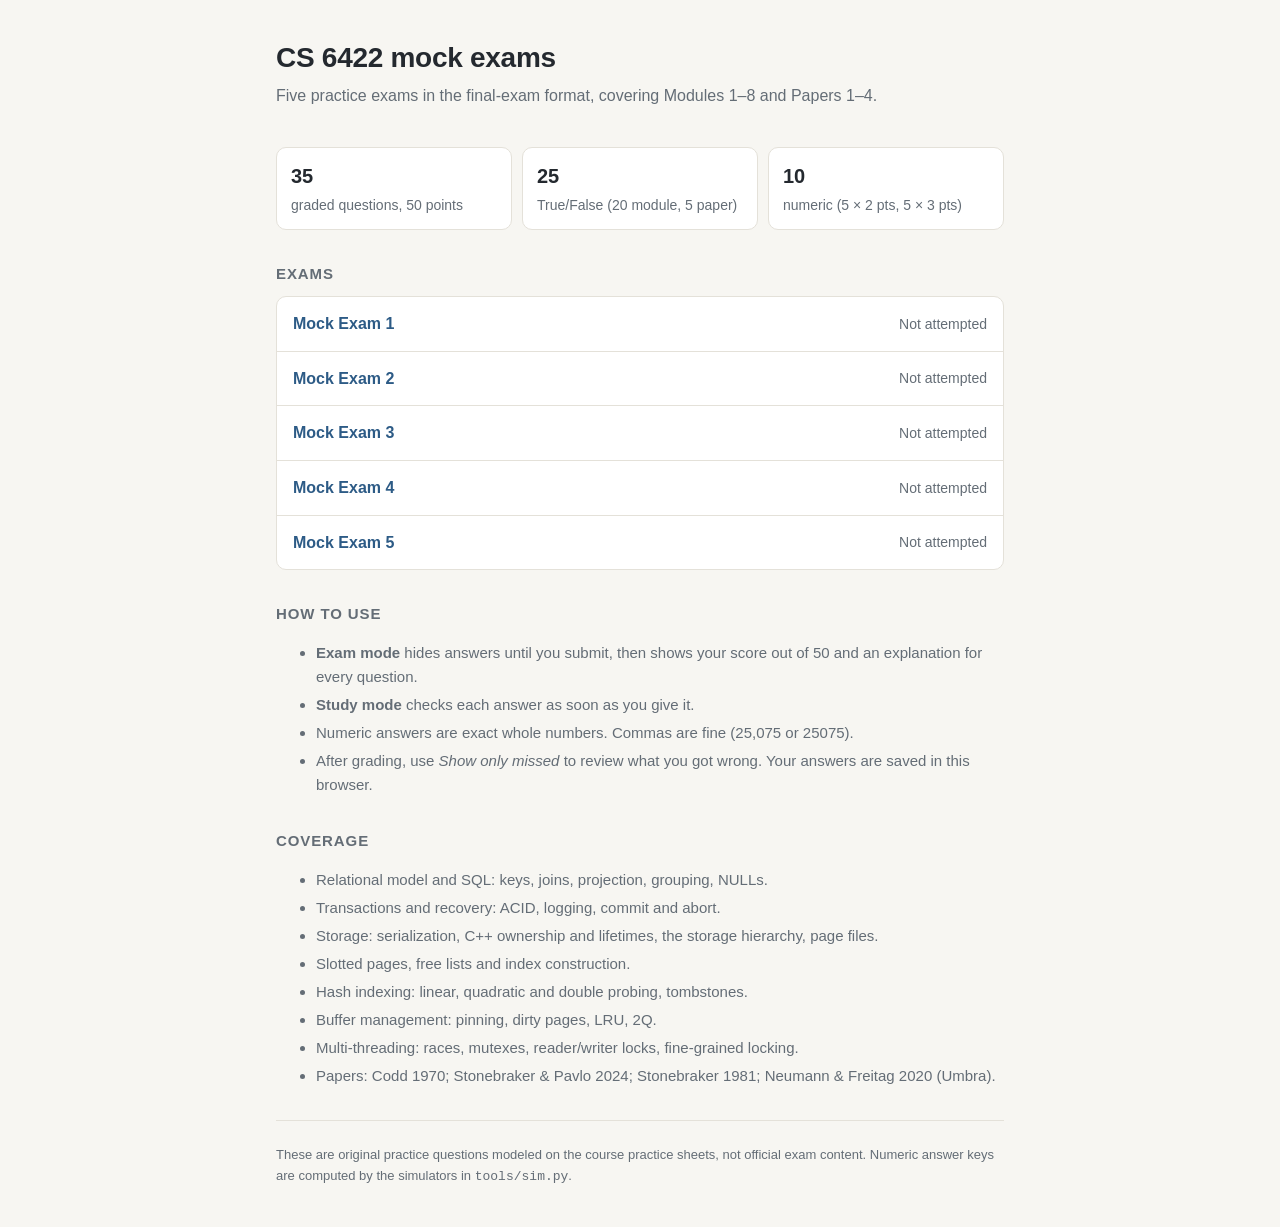
==== index.html @ 9cfee67a "Add five CS 6422 mock exams with GitHub Pages site" ====
<!DOCTYPE html>
<html lang="en">
<head>
<meta charset="utf-8">
<meta name="viewport" content="width=device-width, initial-scale=1">
<title>DSI Mock Exams</title>
<link rel="stylesheet" href="assets/style.css">
</head>
<body>
<main class="wrap">
  <section class="hero">
    <h1>CS 6422 mock exams</h1>
    <p>Five practice exams in the final-exam format, covering Modules 1–8 and Papers 1–4.</p>
  </section>

  <div class="facts">
    <div class="fact"><b>35</b><span>graded questions, 50 points</span></div>
    <div class="fact"><b>25</b><span>True/False (20 module, 5 paper)</span></div>
    <div class="fact"><b>10</b><span>numeric (5 × 2 pts, 5 × 3 pts)</span></div>
  </div>

  <h2 class="section">Exams</h2>
  <ul class="exam-list" id="exams"></ul>

  <h2 class="section">How to use</h2>
  <ul class="notes">
    <li><b>Exam mode</b> hides answers until you submit, then shows your score out of 50 and an explanation for every question.</li>
    <li><b>Study mode</b> checks each answer as soon as you give it.</li>
    <li>Numeric answers are exact whole numbers. Commas are fine (25,075 or 25075).</li>
    <li>After grading, use <i>Show only missed</i> to review what you got wrong. Your answers are saved in this browser.</li>
  </ul>

  <h2 class="section">Coverage</h2>
  <ul class="notes">
    <li>Relational model and SQL: keys, joins, projection, grouping, NULLs.</li>
    <li>Transactions and recovery: ACID, logging, commit and abort.</li>
    <li>Storage: serialization, C++ ownership and lifetimes, the storage hierarchy, page files.</li>
    <li>Slotted pages, free lists and index construction.</li>
    <li>Hash indexing: linear, quadratic and double probing, tombstones.</li>
    <li>Buffer management: pinning, dirty pages, LRU, 2Q.</li>
    <li>Multi-threading: races, mutexes, reader/writer locks, fine-grained locking.</li>
    <li>Papers: Codd 1970; Stonebraker &amp; Pavlo 2024; Stonebraker 1981; Neumann &amp; Freitag 2020 (Umbra).</li>
  </ul>

  <footer>
    These are original practice questions modeled on the course practice sheets, not official exam content.
    Numeric answer keys are computed by the simulators in <code>tools/sim.py</code>.
  </footer>
</main>
<script src="data/exams.js"></script>
<script>
(function () {
  var list = document.getElementById("exams");
  window.EXAMS.forEach(function (ex) {
    var best = null;
    try { best = localStorage.getItem("dsi-best-" + ex.id); } catch (e) {}
    var li = document.createElement("li");
    li.innerHTML =
      '<a class="name" href="exam.html?id=' + ex.id + '">' + ex.title + "</a>" +
      '<span class="meta">' + (best !== null ? "Best " + best + " / 50" : "Not attempted") + "</span>";
    list.appendChild(li);
  });
})();
</script>
</body>
</html>
---- assets/style.css ----
:root {
  --bg: #f7f6f2;
  --surface: #ffffff;
  --text: #24292f;
  --muted: #646d76;
  --line: #e4e1d9;
  --line-strong: #d3cfc4;
  --accent: #2d5b86;
  --accent-soft: #edf2f8;
  --ok: #2f7a4f;
  --ok-soft: #edf6f0;
  --bad: #b0412e;
  --bad-soft: #fbefeb;
  --radius: 10px;
  color-scheme: light;
}

* { box-sizing: border-box; }

html { -webkit-text-size-adjust: 100%; }

body {
  margin: 0;
  background: var(--bg);
  color: var(--text);
  font: 16px/1.6 -apple-system, BlinkMacSystemFont, "Segoe UI", Roboto, "Helvetica Neue", Arial, sans-serif;
}

a { color: var(--accent); text-decoration: none; }
a:hover { text-decoration: underline; }

.wrap { max-width: 760px; margin: 0 auto; padding: 0 16px; }

/* ---------- Top bar ---------- */
.bar {
  position: sticky; top: 0; z-index: 5;
  background: rgba(247, 246, 242, 0.96);
  border-bottom: 1px solid var(--line);
  backdrop-filter: saturate(1.2) blur(6px);
}
.bar .wrap { display: flex; align-items: center; gap: 12px; min-height: 56px; flex-wrap: wrap; padding-top: 8px; padding-bottom: 8px; }
.bar .title { font-weight: 600; margin-right: auto; }
.bar .back { color: var(--muted); font-size: 14px; }
.progress { font-size: 14px; color: var(--muted); font-variant-numeric: tabular-nums; }

.seg { display: inline-flex; border: 1px solid var(--line-strong); border-radius: 8px; overflow: hidden; }
.seg button { border: 0; border-radius: 0; background: var(--surface); padding: 5px 12px; font-size: 14px; color: var(--muted); }
.seg button + button { border-left: 1px solid var(--line-strong); }
.seg button[aria-pressed="true"] { background: var(--accent-soft); color: var(--accent); font-weight: 600; }

button {
  font: inherit; cursor: pointer;
  border: 1px solid var(--line-strong); border-radius: 8px;
  background: var(--surface); color: var(--text);
  padding: 6px 14px;
}
button:hover:not(:disabled) { border-color: var(--accent); }
button:disabled { cursor: default; }
button.primary { background: var(--accent); border-color: var(--accent); color: #fff; }
button.primary:hover:not(:disabled) { background: #244d73; }
button.link { border: 0; background: none; color: var(--accent); padding: 0; }

/* ---------- Home ---------- */
.hero { padding: 40px 0 8px; }
.hero h1 { font-size: 28px; line-height: 1.25; margin: 0 0 8px; letter-spacing: -0.01em; }
.hero p { color: var(--muted); margin: 0 0 6px; }

.facts { display: grid; grid-template-columns: repeat(3, 1fr); gap: 10px; margin: 24px 0; }
.fact { background: var(--surface); border: 1px solid var(--line); border-radius: var(--radius); padding: 12px 14px; }
.fact b { display: block; font-size: 20px; font-variant-numeric: tabular-nums; }
.fact span { color: var(--muted); font-size: 14px; }

.exam-list { list-style: none; padding: 0; margin: 0 0 28px; border: 1px solid var(--line); border-radius: var(--radius); background: var(--surface); }
.exam-list li { display: flex; align-items: center; gap: 12px; padding: 14px 16px; }
.exam-list li + li { border-top: 1px solid var(--line); }
.exam-list .name { font-weight: 600; }
.exam-list .meta { color: var(--muted); font-size: 14px; margin-left: auto; font-variant-numeric: tabular-nums; }

h2.section { font-size: 15px; text-transform: uppercase; letter-spacing: 0.06em; color: var(--muted); margin: 32px 0 10px; font-weight: 600; }
.notes { color: var(--muted); font-size: 15px; }
.notes li { margin-bottom: 4px; }
footer { color: var(--muted); font-size: 13px; padding: 24px 0 40px; border-top: 1px solid var(--line); margin-top: 32px; }

/* ---------- Exam ---------- */
.part-head { margin: 32px 0 12px; }
.part-head h2 { font-size: 18px; margin: 0; }
.part-head p { margin: 2px 0 0; color: var(--muted); font-size: 14px; }

.q {
  background: var(--surface);
  border: 1px solid var(--line);
  border-radius: var(--radius);
  padding: 16px 18px;
  margin-bottom: 12px;
}
.q.correct { border-color: #bcd9c6; }
.q.wrong { border-color: #e7c3b9; }
.q-head { display: flex; gap: 8px; align-items: baseline; font-size: 13px; color: var(--muted); margin-bottom: 6px; }
.q-head .num { font-weight: 600; color: var(--text); }
.q-head .tag { margin-left: auto; }
.q-text { margin: 0 0 12px; }

.tf { display: flex; gap: 8px; flex-wrap: wrap; }
.tf button { min-width: 84px; }
.tf button[aria-pressed="true"] { border-color: var(--accent); background: var(--accent-soft); color: var(--accent); font-weight: 600; }
.q.graded .tf button.is-answer { border-color: var(--ok); color: var(--ok); }
.q.graded.wrong .tf button[aria-pressed="true"] { border-color: var(--bad); background: var(--bad-soft); color: var(--bad); }
.q.graded.correct .tf button[aria-pressed="true"] { border-color: var(--ok); background: var(--ok-soft); color: var(--ok); }

.numrow { display: flex; gap: 8px; align-items: center; flex-wrap: wrap; }
.numrow input {
  font: inherit; width: 180px; padding: 6px 10px;
  border: 1px solid var(--line-strong); border-radius: 8px; background: #fff; color: var(--text);
  font-variant-numeric: tabular-nums;
}
.numrow input:focus { outline: 2px solid var(--accent-soft); border-color: var(--accent); }
.q.graded.correct .numrow input { border-color: var(--ok); background: var(--ok-soft); }
.q.graded.wrong .numrow input { border-color: var(--bad); background: var(--bad-soft); }
.hint { font-size: 13px; color: var(--muted); }

.feedback { display: none; margin-top: 12px; padding: 10px 12px; border-radius: 8px; font-size: 15px; }
.q.graded .feedback { display: block; }
.q.correct .feedback { background: var(--ok-soft); }
.q.wrong .feedback { background: var(--bad-soft); }
.feedback .verdict { font-weight: 600; }
.q.correct .verdict { color: var(--ok); }
.q.wrong .verdict { color: var(--bad); }

.result {
  display: none;
  background: var(--surface); border: 1px solid var(--line-strong); border-radius: var(--radius);
  padding: 18px; margin-top: 24px;
}
.result.show { display: block; }
.result .score { font-size: 28px; font-weight: 600; font-variant-numeric: tabular-nums; }
.result .score small { font-size: 16px; color: var(--muted); font-weight: 400; }
.result table { width: 100%; border-collapse: collapse; margin: 12px 0; font-size: 14px; font-variant-numeric: tabular-nums; }
.result th, .result td { text-align: left; padding: 6px 4px; border-bottom: 1px solid var(--line); }
.result th { color: var(--muted); font-weight: 600; }
.result td:last-child, .result th:last-child { text-align: right; }
.result .actions { display: flex; gap: 8px; flex-wrap: wrap; }

.hide-correct .q.correct, .hide-correct .part-head.all-correct { display: none; }

.submit-row { display: flex; justify-content: flex-end; gap: 8px; margin: 20px 0 48px; }

@media (max-width: 560px) {
  .facts { grid-template-columns: 1fr; }
  .bar .title { width: 100%; }
  .numrow input { width: 100%; }
}
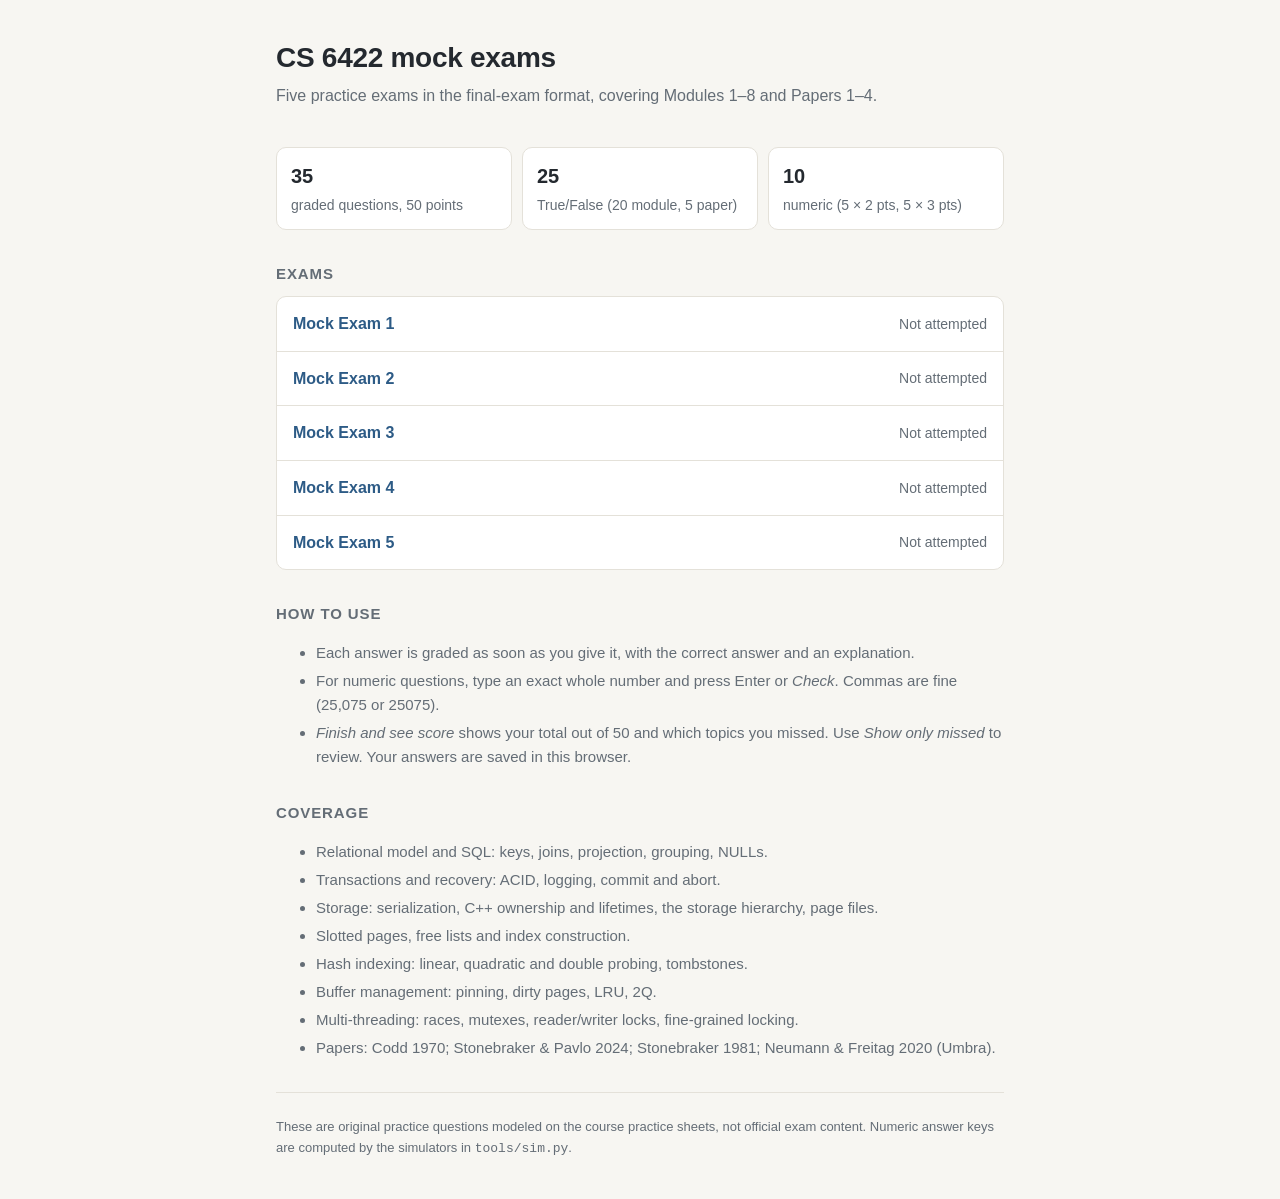
==== commit 120e062e: "Grade every answer immediately; remove exam/study modes" ====
--- a/index.html
+++ b/index.html
@@ -24,10 +24,9 @@
 
   <h2 class="section">How to use</h2>
   <ul class="notes">
-    <li><b>Exam mode</b> hides answers until you submit, then shows your score out of 50 and an explanation for every question.</li>
-    <li><b>Study mode</b> checks each answer as soon as you give it.</li>
-    <li>Numeric answers are exact whole numbers. Commas are fine (25,075 or 25075).</li>
-    <li>After grading, use <i>Show only missed</i> to review what you got wrong. Your answers are saved in this browser.</li>
+    <li>Each answer is graded as soon as you give it, with the correct answer and an explanation.</li>
+    <li>For numeric questions, type an exact whole number and press Enter or <i>Check</i>. Commas are fine (25,075 or 25075).</li>
+    <li><i>Finish and see score</i> shows your total out of 50 and which topics you missed. Use <i>Show only missed</i> to review. Your answers are saved in this browser.</li>
   </ul>
 
   <h2 class="section">Coverage</h2>
--- a/assets/style.css
+++ b/assets/style.css
@@ -43,10 +43,6 @@
 .bar .back { color: var(--muted); font-size: 14px; }
 .progress { font-size: 14px; color: var(--muted); font-variant-numeric: tabular-nums; }
 
-.seg { display: inline-flex; border: 1px solid var(--line-strong); border-radius: 8px; overflow: hidden; }
-.seg button { border: 0; border-radius: 0; background: var(--surface); padding: 5px 12px; font-size: 14px; color: var(--muted); }
-.seg button + button { border-left: 1px solid var(--line-strong); }
-.seg button[aria-pressed="true"] { background: var(--accent-soft); color: var(--accent); font-weight: 600; }
 
 button {
   font: inherit; cursor: pointer;
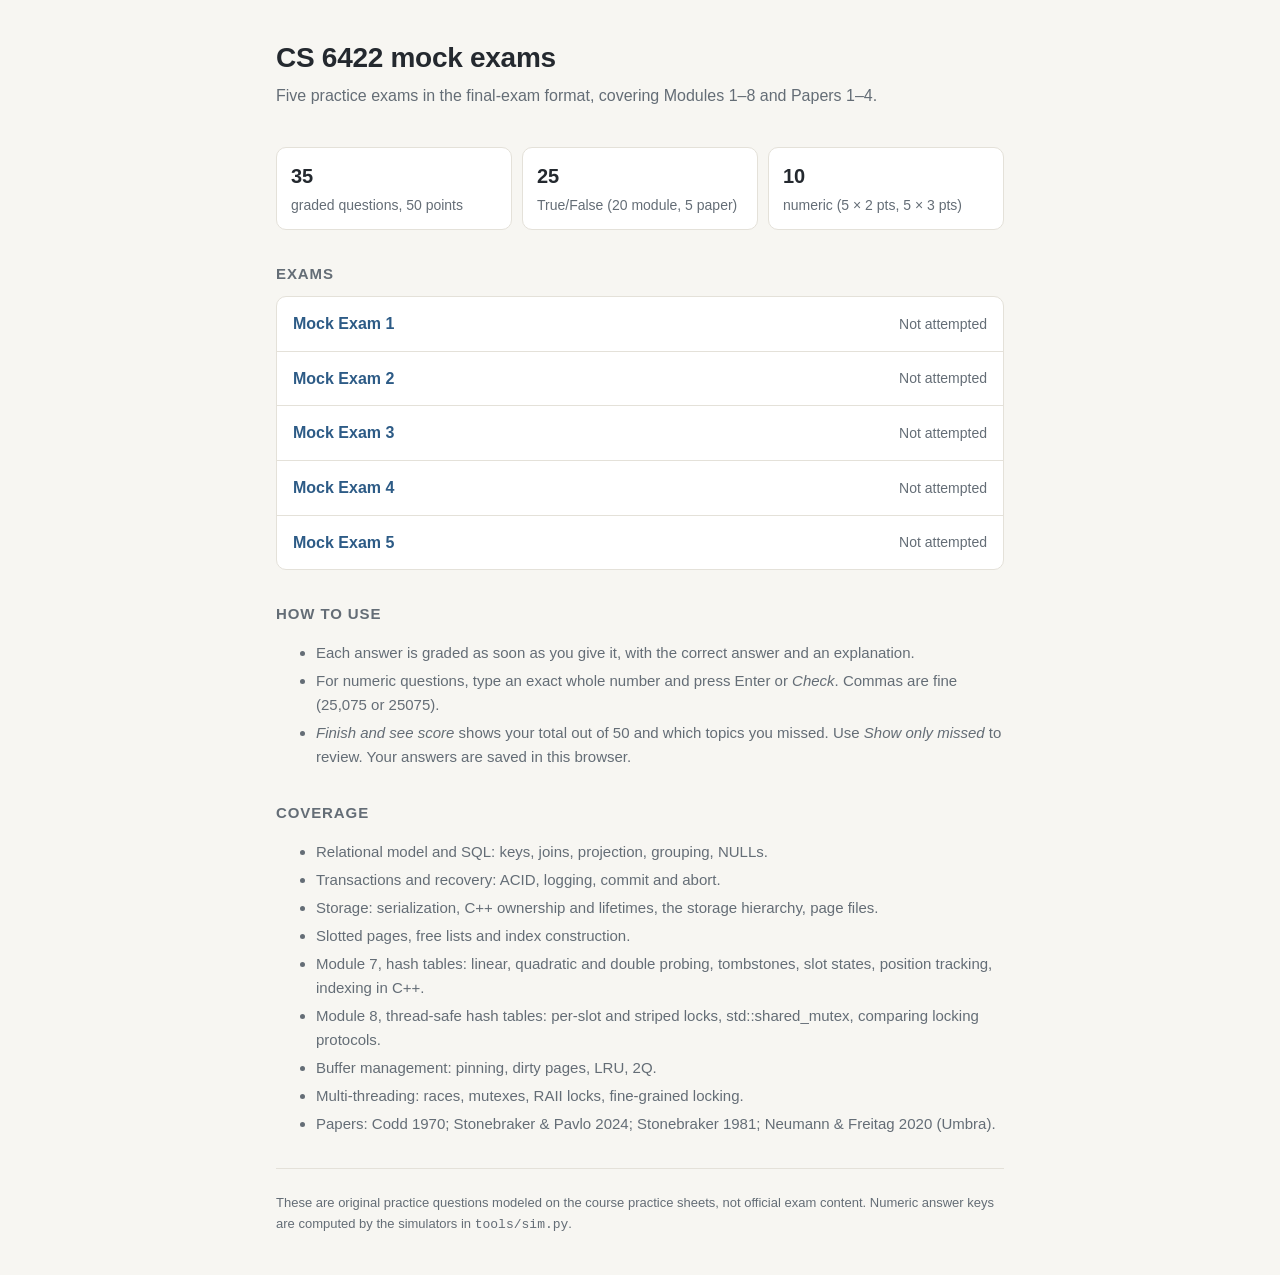
==== commit f8d6ab7d: "Expand Module 7 and 8 coverage: hash tables and thread-safe hash tables" ====
--- a/index.html
+++ b/index.html
@@ -35,9 +35,10 @@
     <li>Transactions and recovery: ACID, logging, commit and abort.</li>
     <li>Storage: serialization, C++ ownership and lifetimes, the storage hierarchy, page files.</li>
     <li>Slotted pages, free lists and index construction.</li>
-    <li>Hash indexing: linear, quadratic and double probing, tombstones.</li>
+    <li>Module 7, hash tables: linear, quadratic and double probing, tombstones, slot states, position tracking, indexing in C++.</li>
+    <li>Module 8, thread-safe hash tables: per-slot and striped locks, std::shared_mutex, comparing locking protocols.</li>
     <li>Buffer management: pinning, dirty pages, LRU, 2Q.</li>
-    <li>Multi-threading: races, mutexes, reader/writer locks, fine-grained locking.</li>
+    <li>Multi-threading: races, mutexes, RAII locks, fine-grained locking.</li>
     <li>Papers: Codd 1970; Stonebraker &amp; Pavlo 2024; Stonebraker 1981; Neumann &amp; Freitag 2020 (Umbra).</li>
   </ul>
 
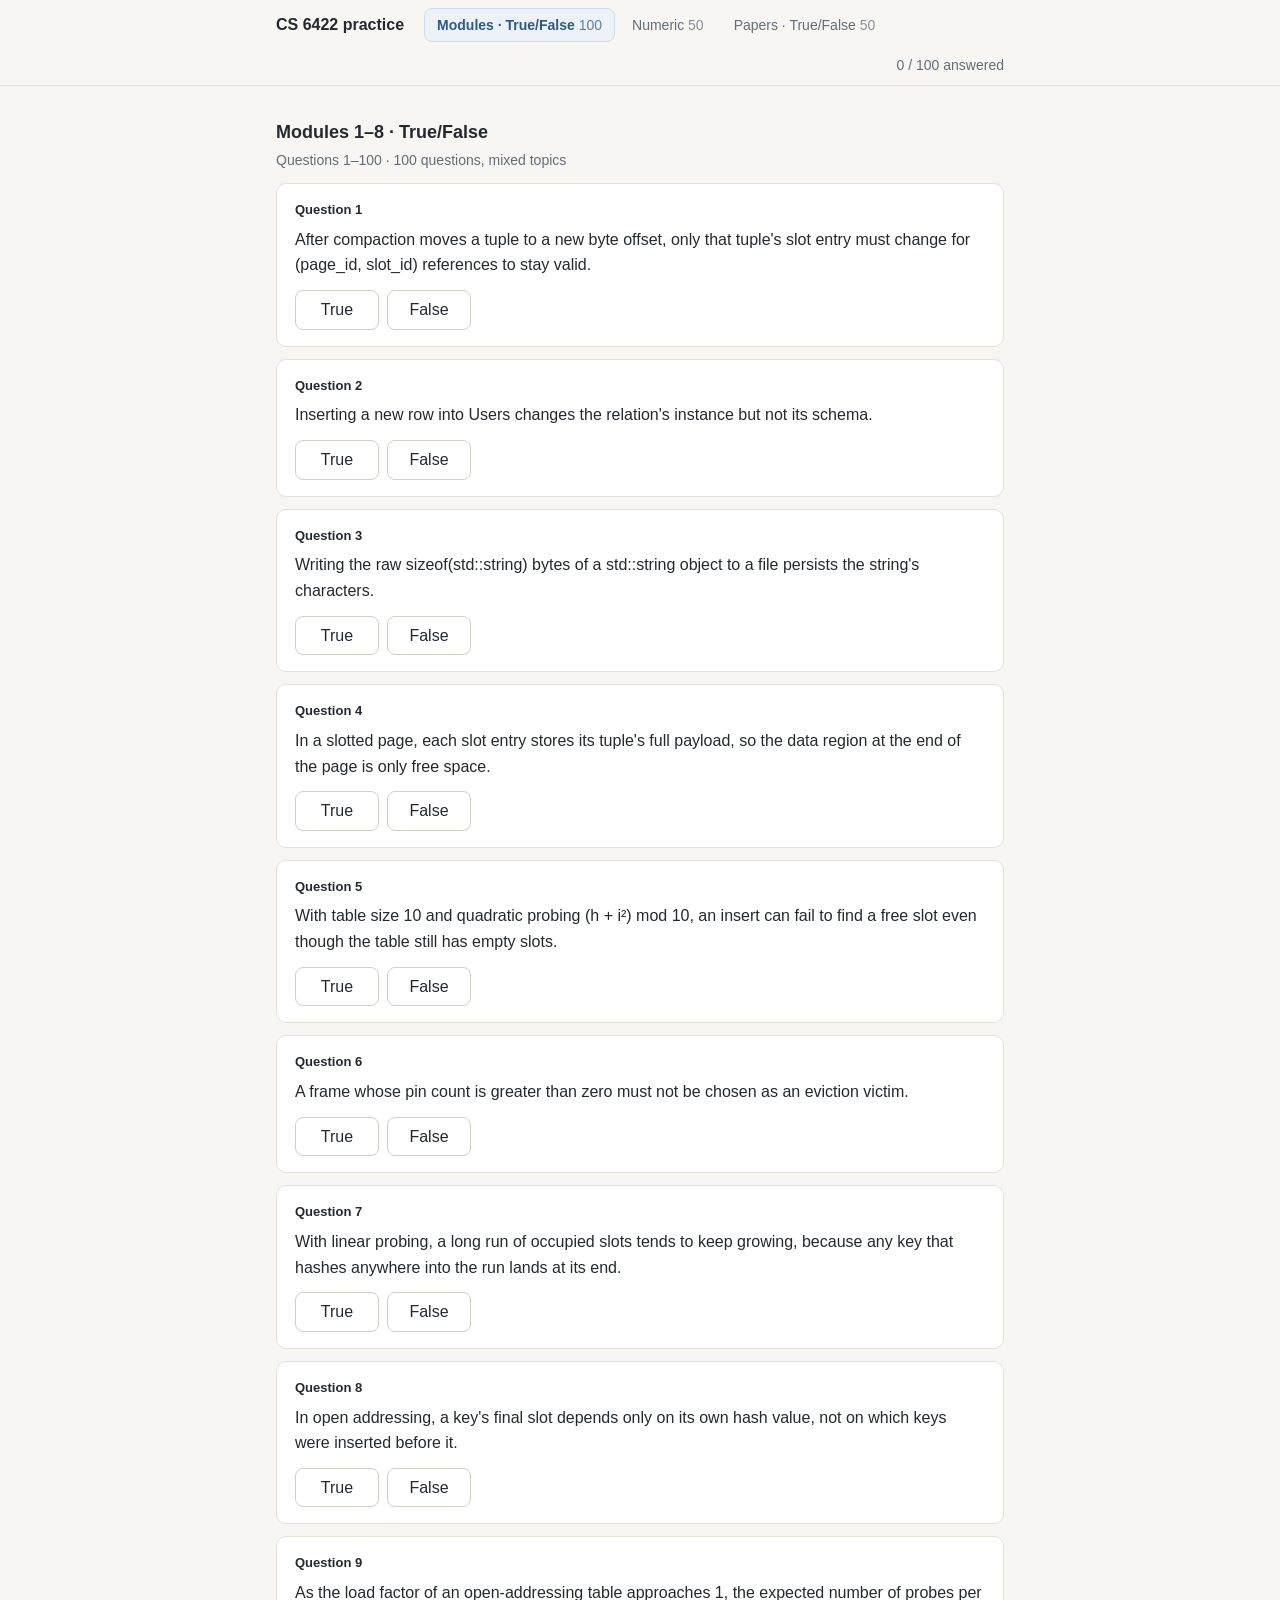
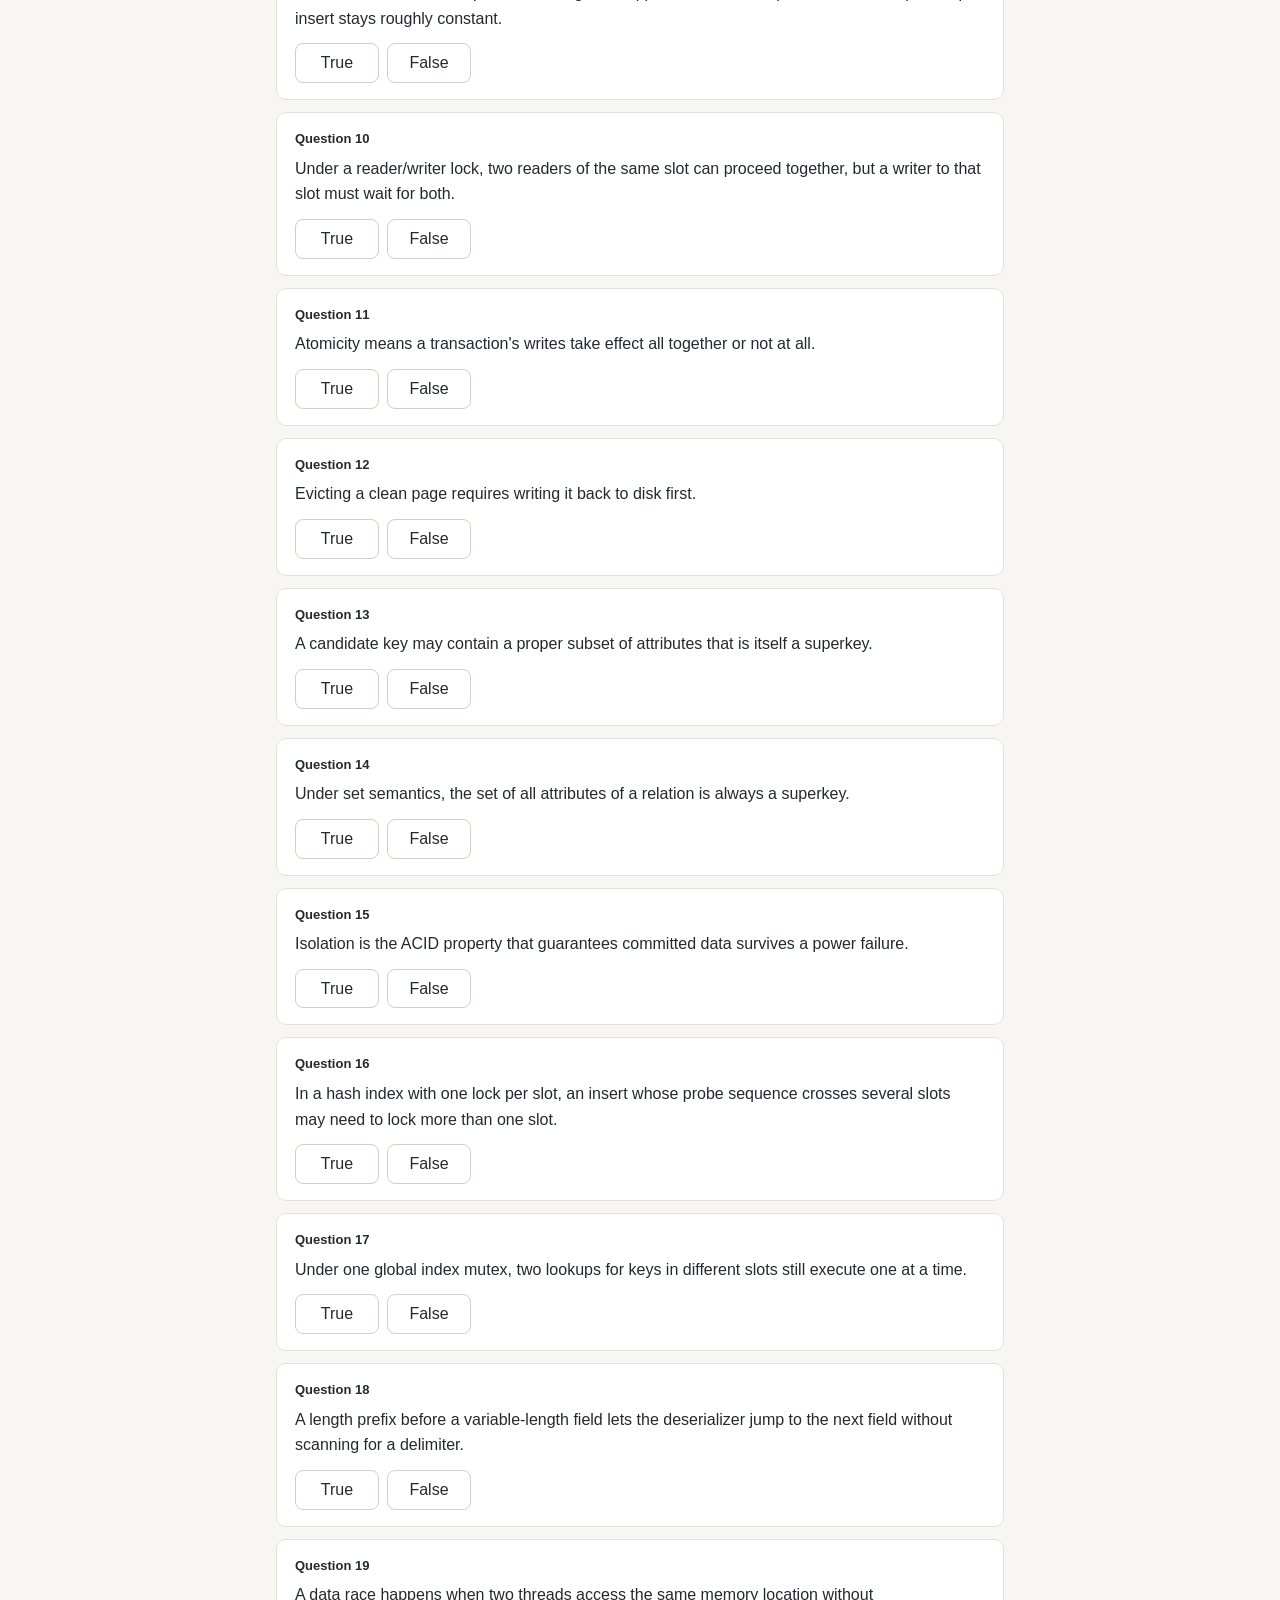
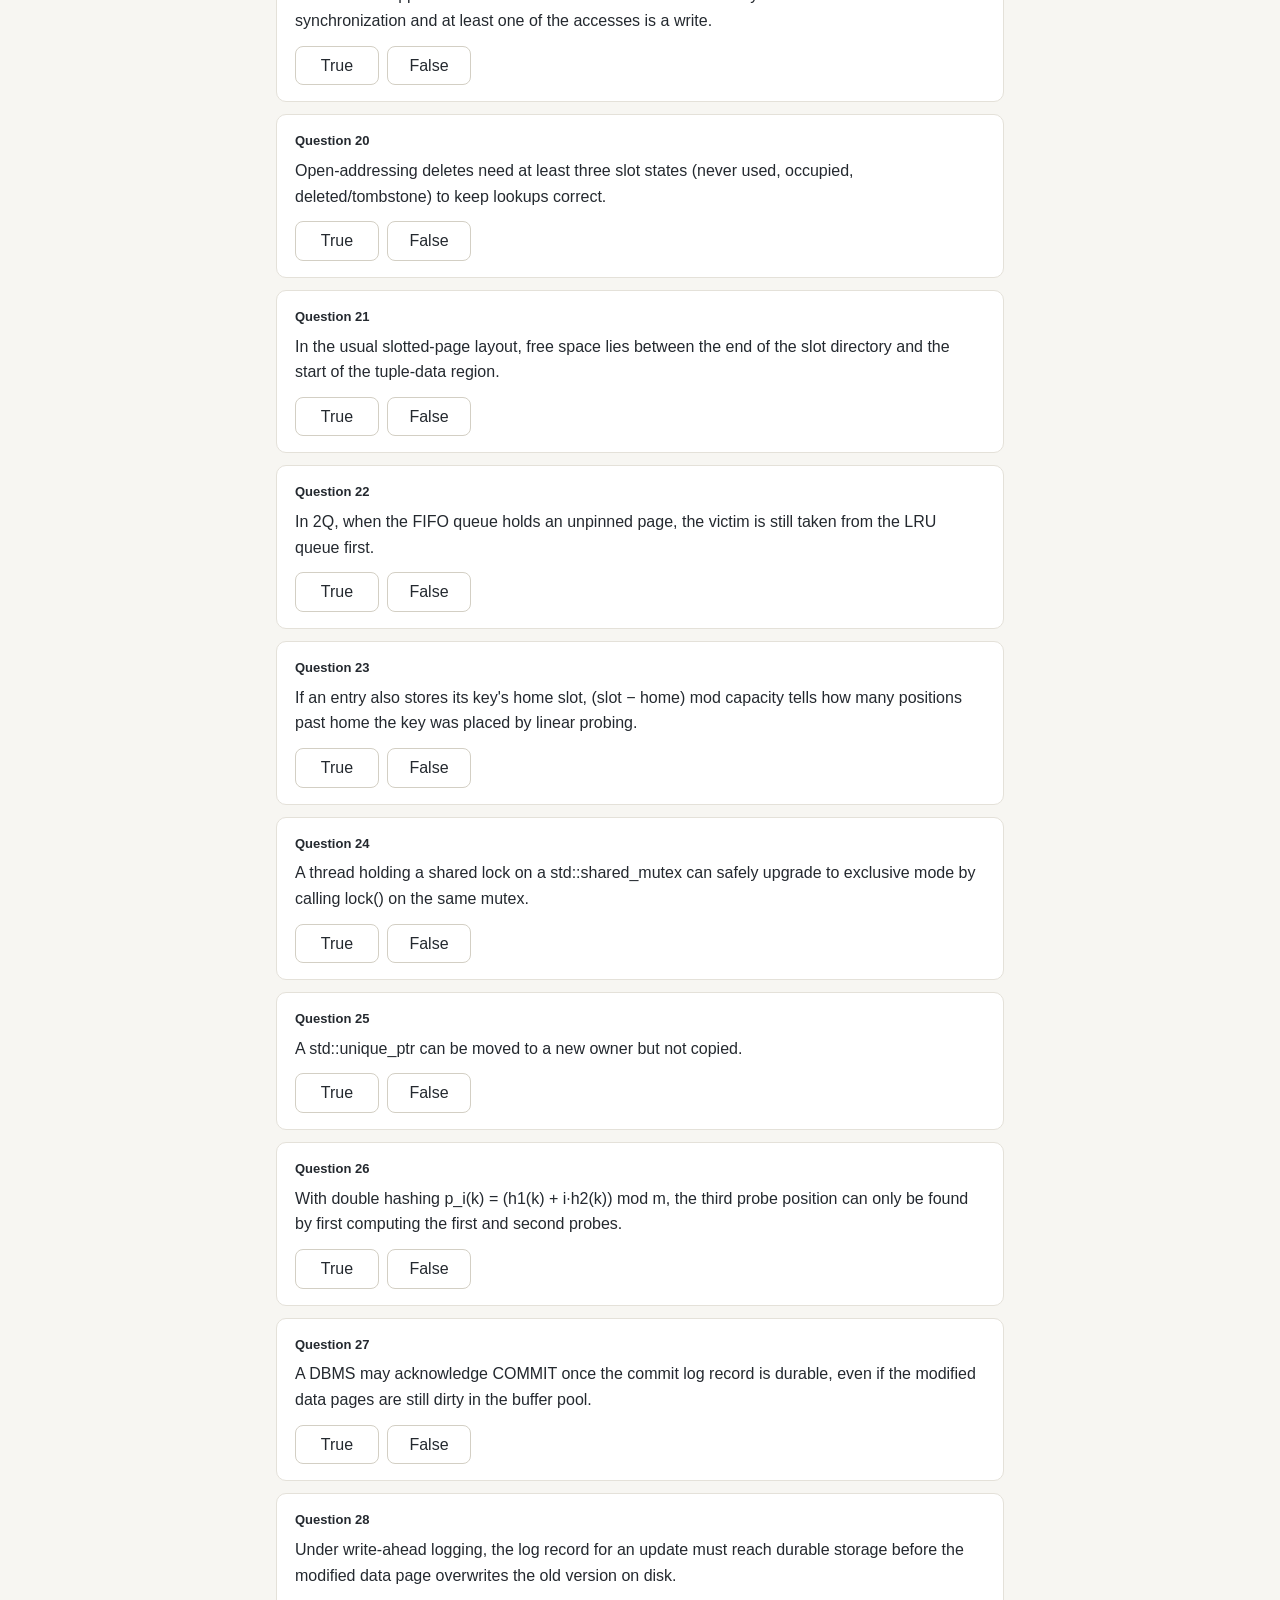
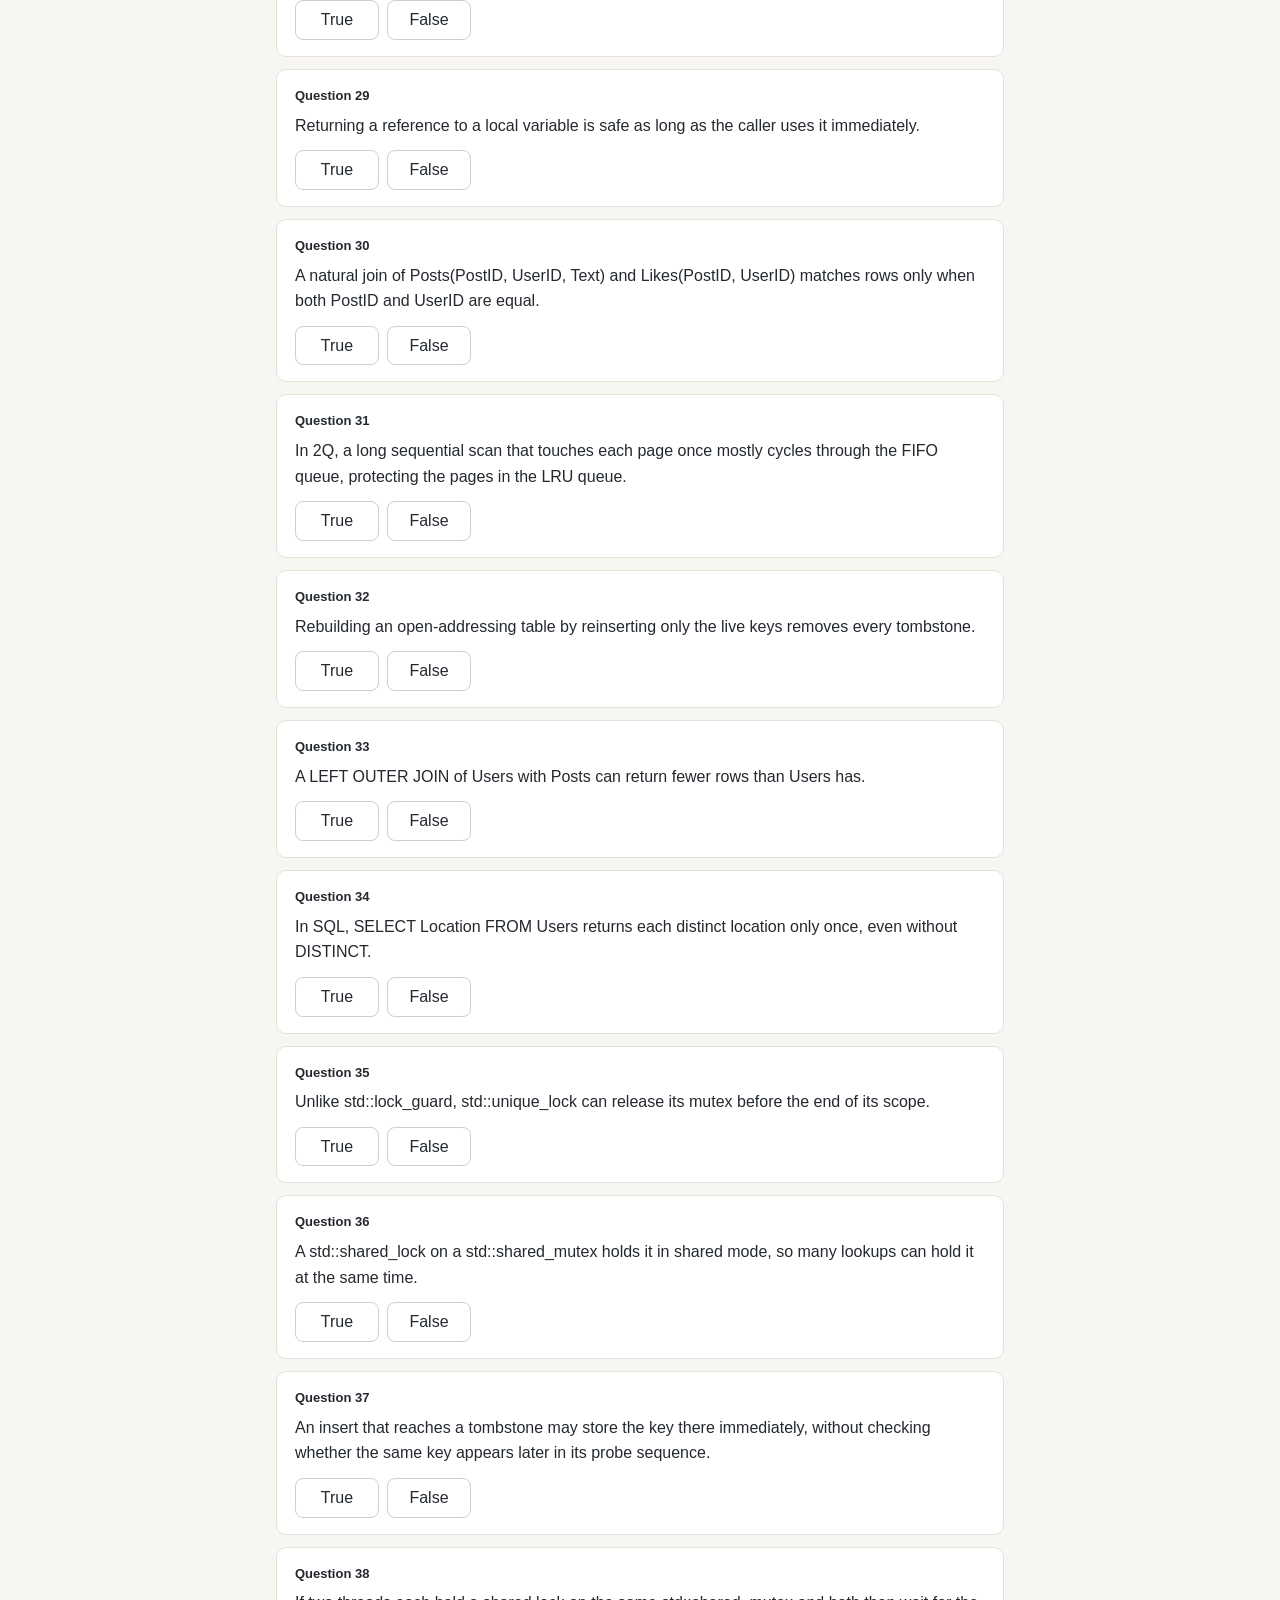
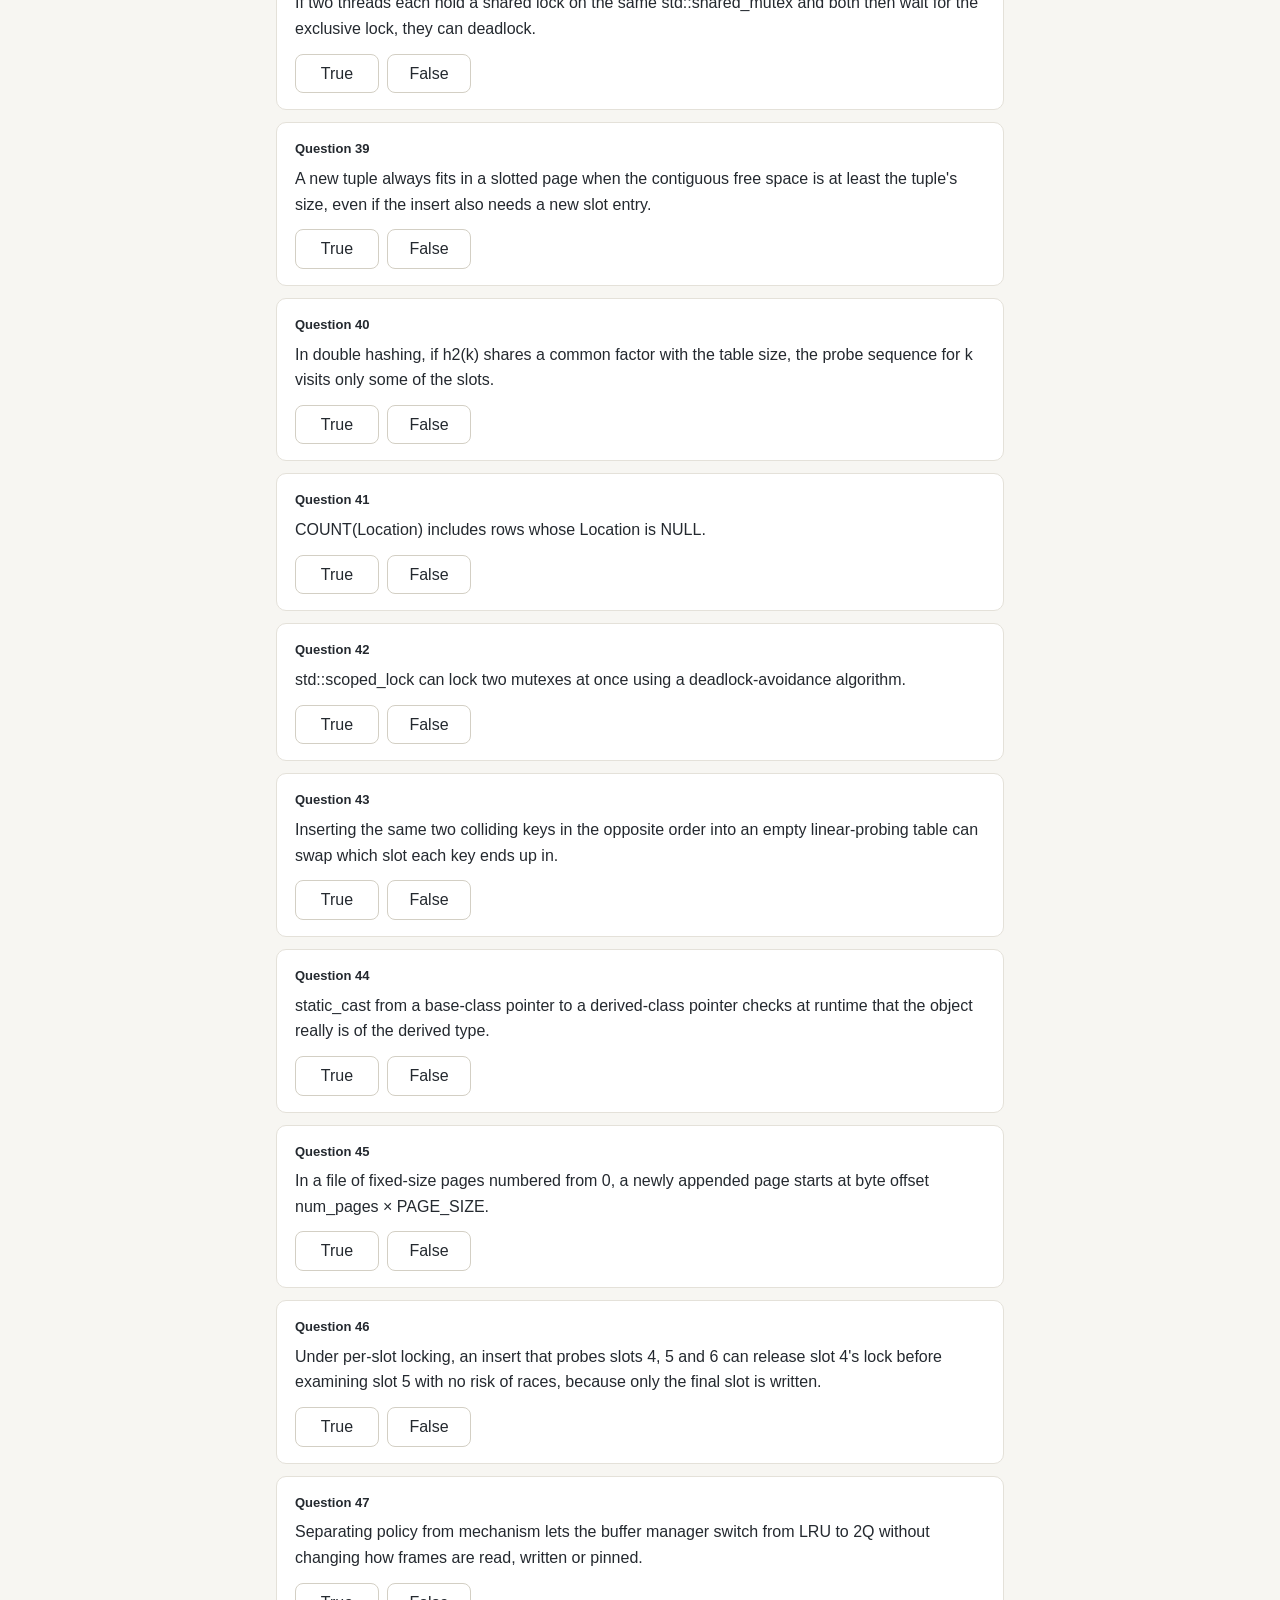
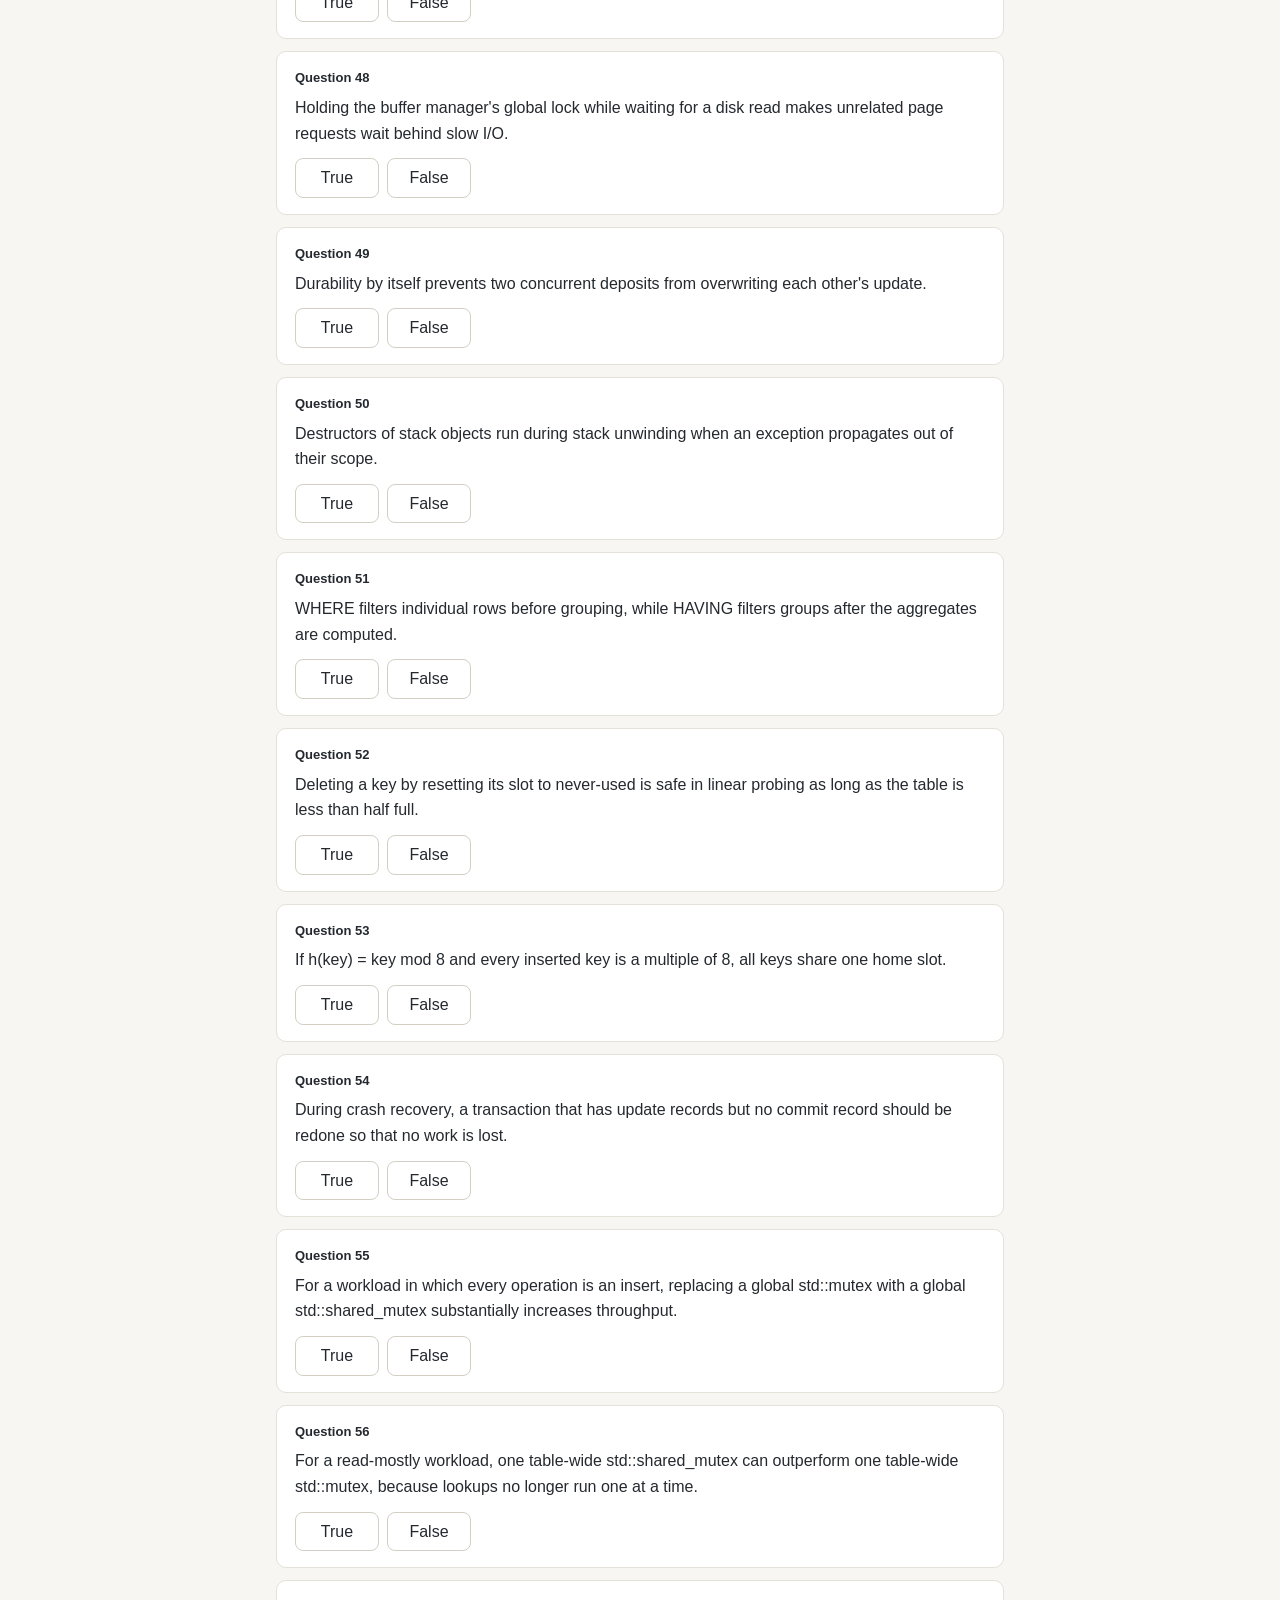
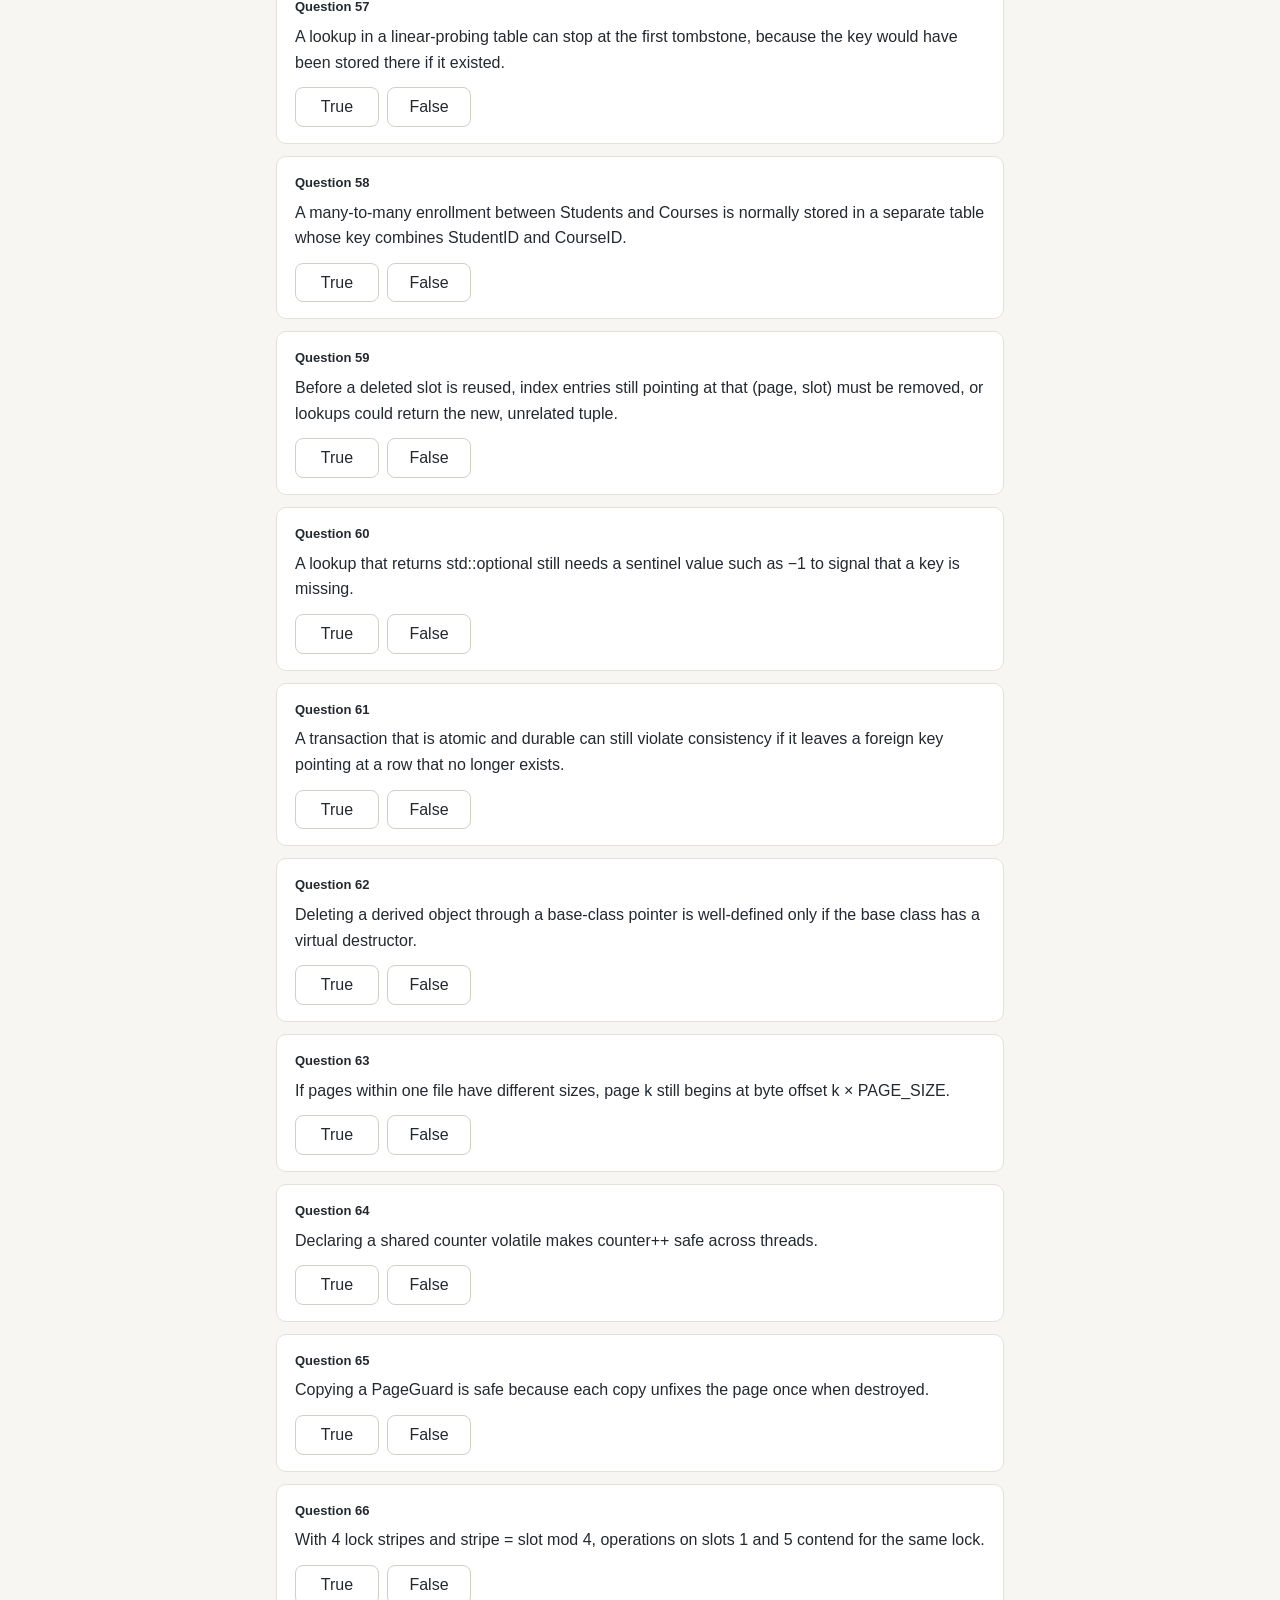
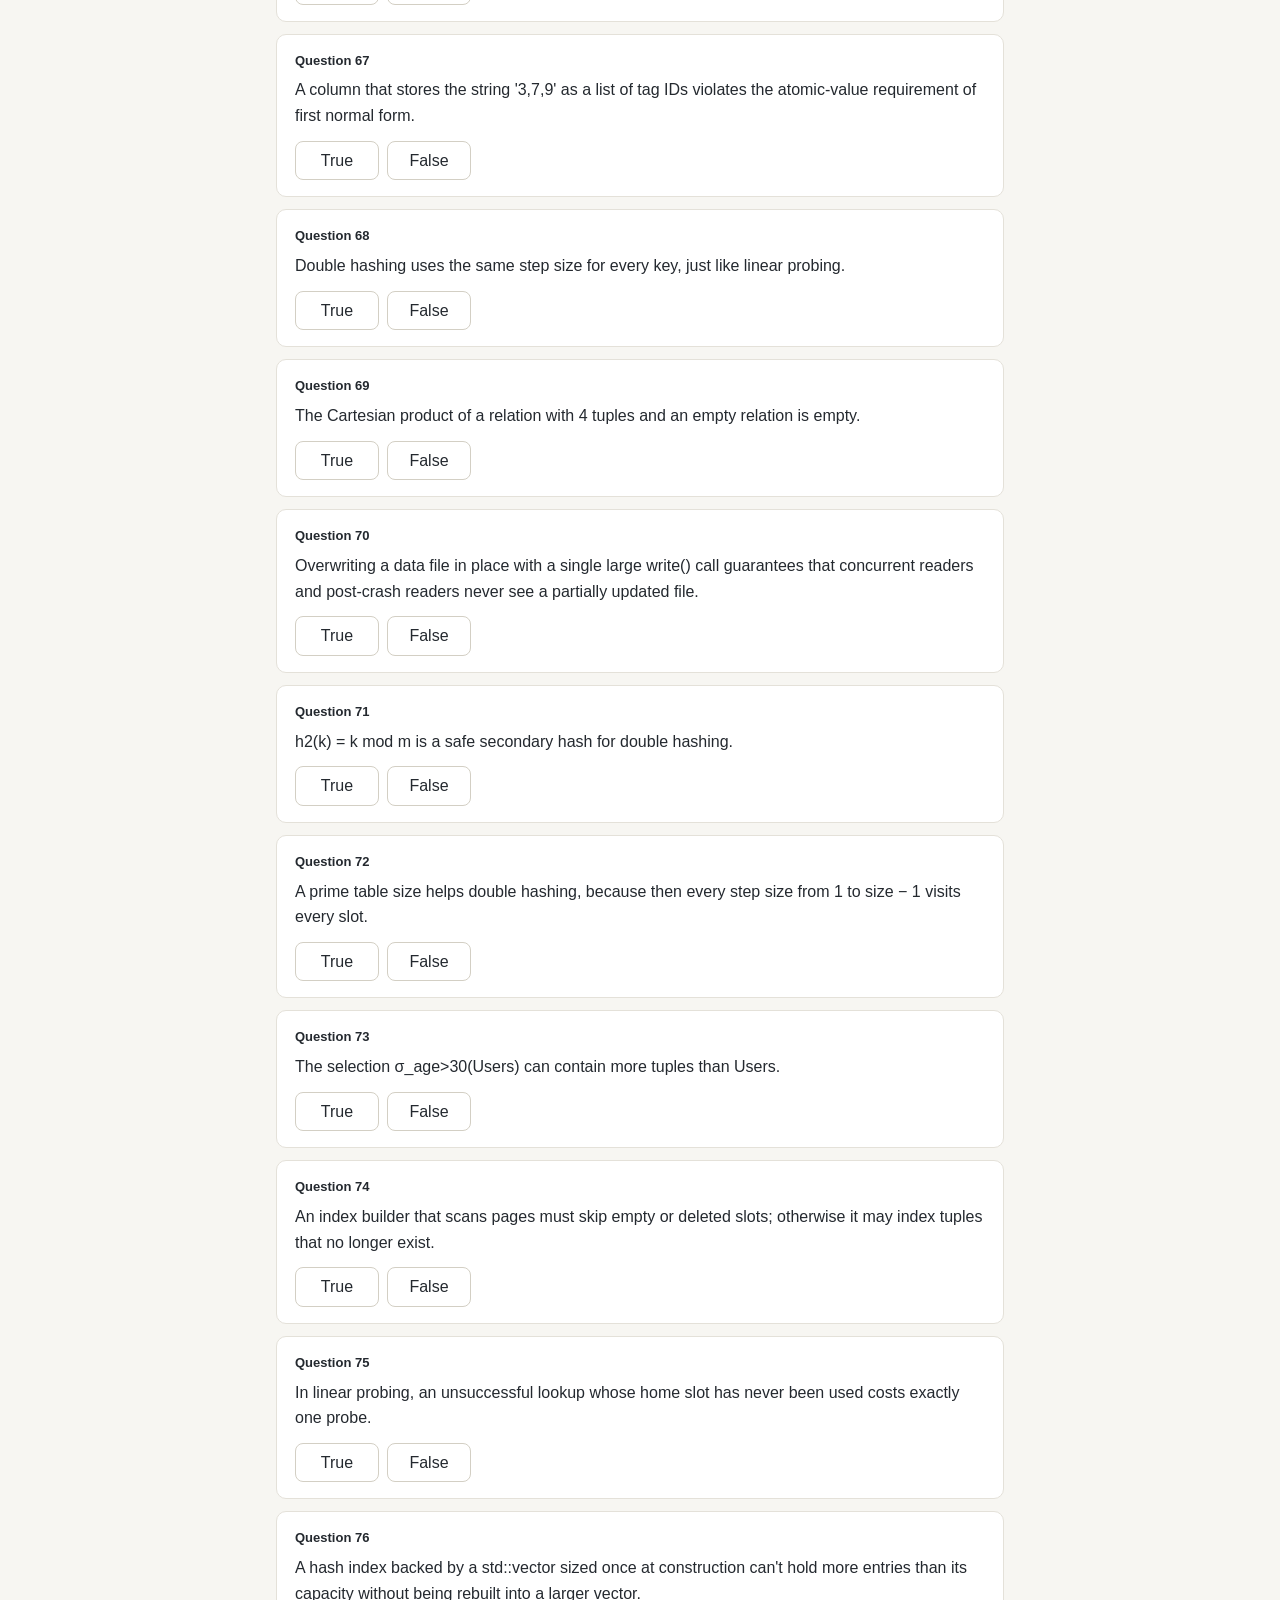
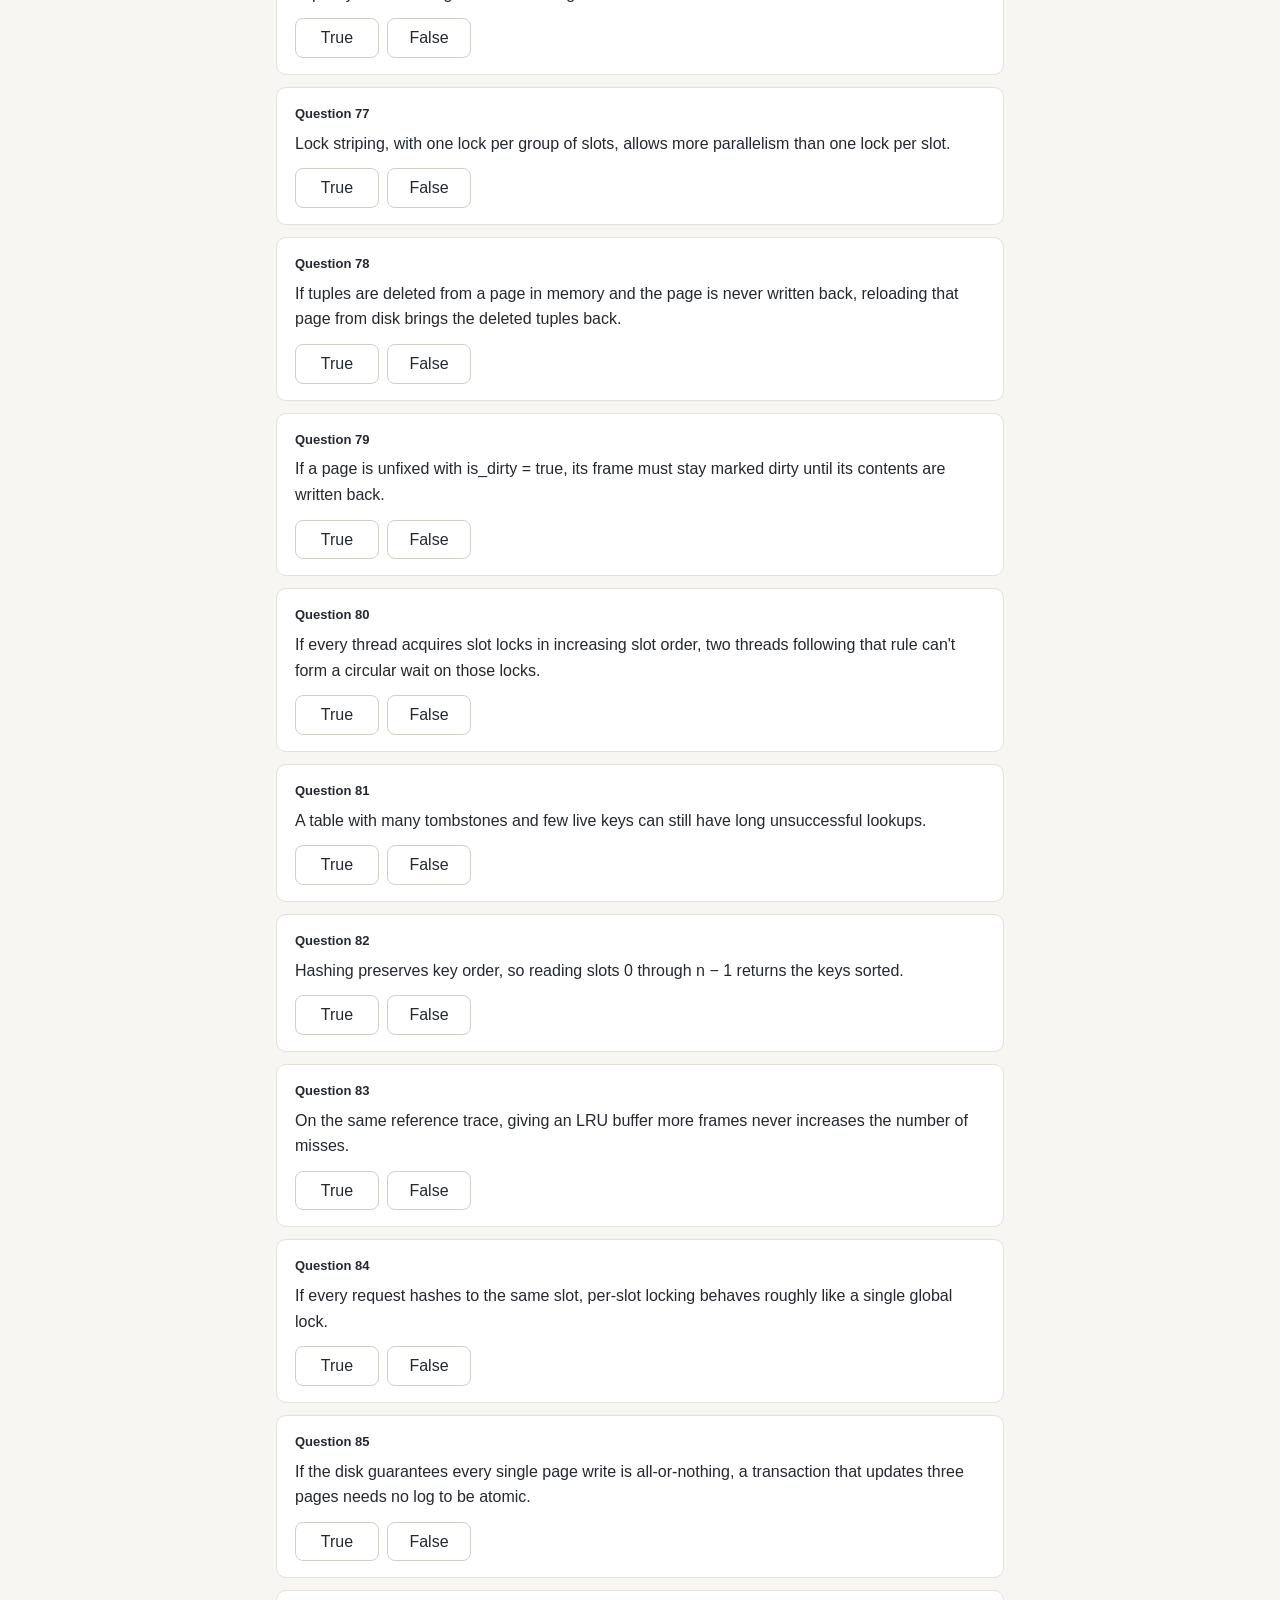
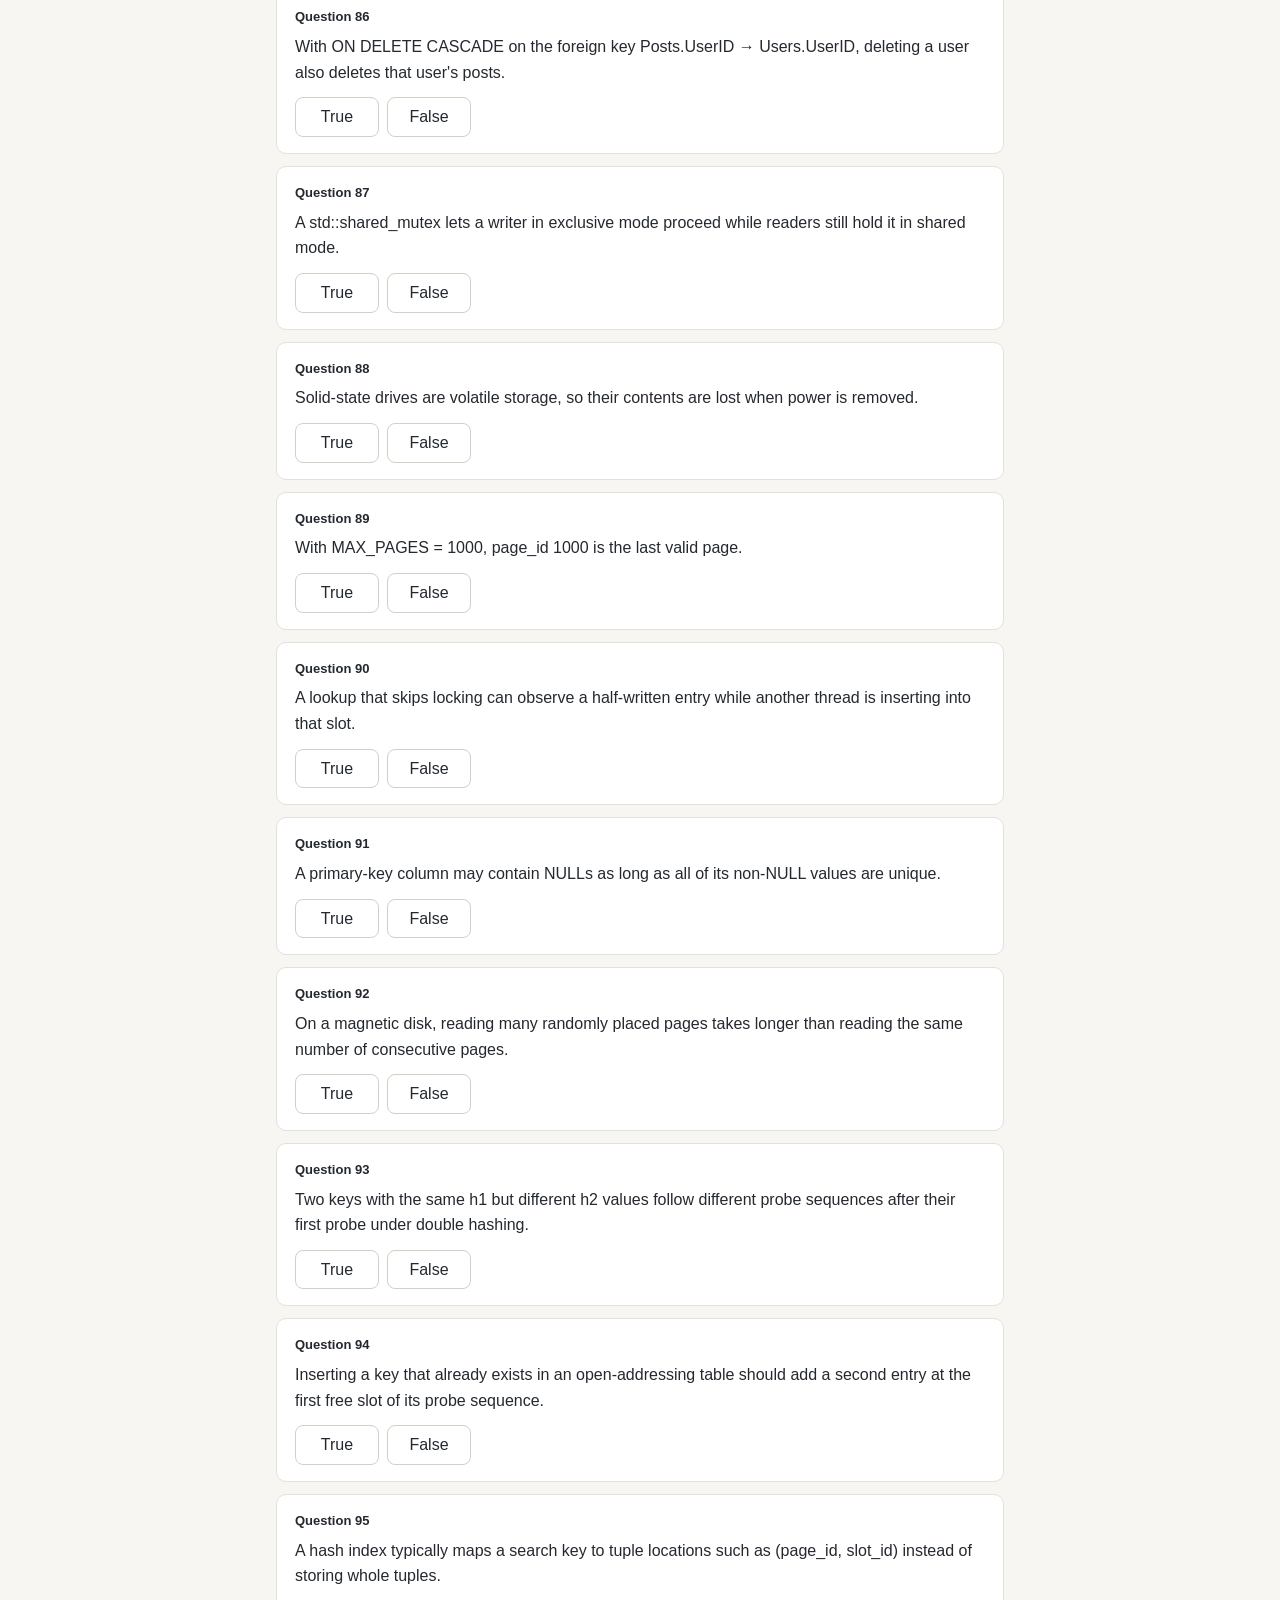
==== commit bbc9814c: "Replace five mock exams with three practice sets: 100 module T/F, 50 numeric, 50 paper T/F Drop the " ====
--- a/index.html
+++ b/index.html
@@ -3,64 +3,26 @@
 <head>
 <meta charset="utf-8">
 <meta name="viewport" content="width=device-width, initial-scale=1">
-<title>DSI Mock Exams</title>
+<title>DSI Practice</title>
 <link rel="stylesheet" href="assets/style.css">
 </head>
 <body>
+<header class="bar">
+  <div class="wrap">
+    <span class="title">CS 6422 practice</span>
+    <nav class="tabs" id="tabs" aria-label="Question sets"></nav>
+    <span class="progress" id="progress"></span>
+  </div>
+</header>
+
 <main class="wrap">
-  <section class="hero">
-    <h1>CS 6422 mock exams</h1>
-    <p>Five practice exams in the final-exam format, covering Modules 1–8 and Papers 1–4.</p>
-  </section>
+  <div id="quiz"></div>
+  <div class="submit-row">
+    <button type="button" id="reset">Reset answers in this set</button>
+  </div>
+</main>
 
-  <div class="facts">
-    <div class="fact"><b>35</b><span>graded questions, 50 points</span></div>
-    <div class="fact"><b>25</b><span>True/False (20 module, 5 paper)</span></div>
-    <div class="fact"><b>10</b><span>numeric (5 × 2 pts, 5 × 3 pts)</span></div>
-  </div>
-
-  <h2 class="section">Exams</h2>
-  <ul class="exam-list" id="exams"></ul>
-
-  <h2 class="section">How to use</h2>
-  <ul class="notes">
-    <li>Each answer is graded as soon as you give it, with the correct answer and an explanation.</li>
-    <li>For numeric questions, type an exact whole number and press Enter or <i>Check</i>. Commas are fine (25,075 or 25075).</li>
-    <li><i>Finish and see score</i> shows your total out of 50 and which topics you missed. Use <i>Show only missed</i> to review. Your answers are saved in this browser.</li>
-  </ul>
-
-  <h2 class="section">Coverage</h2>
-  <ul class="notes">
-    <li>Relational model and SQL: keys, joins, projection, grouping, NULLs.</li>
-    <li>Transactions and recovery: ACID, logging, commit and abort.</li>
-    <li>Storage: serialization, C++ ownership and lifetimes, the storage hierarchy, page files.</li>
-    <li>Slotted pages, free lists and index construction.</li>
-    <li>Module 7, hash tables: linear, quadratic and double probing, tombstones, slot states, position tracking, indexing in C++.</li>
-    <li>Module 8, thread-safe hash tables: per-slot and striped locks, std::shared_mutex, comparing locking protocols.</li>
-    <li>Buffer management: pinning, dirty pages, LRU, 2Q.</li>
-    <li>Multi-threading: races, mutexes, RAII locks, fine-grained locking.</li>
-    <li>Papers: Codd 1970; Stonebraker &amp; Pavlo 2024; Stonebraker 1981; Neumann &amp; Freitag 2020 (Umbra).</li>
-  </ul>
-
-  <footer>
-    These are original practice questions modeled on the course practice sheets, not official exam content.
-    Numeric answer keys are computed by the simulators in <code>tools/sim.py</code>.
-  </footer>
-</main>
-<script src="data/exams.js"></script>
-<script>
-(function () {
-  var list = document.getElementById("exams");
-  window.EXAMS.forEach(function (ex) {
-    var best = null;
-    try { best = localStorage.getItem("dsi-best-" + ex.id); } catch (e) {}
-    var li = document.createElement("li");
-    li.innerHTML =
-      '<a class="name" href="exam.html?id=' + ex.id + '">' + ex.title + "</a>" +
-      '<span class="meta">' + (best !== null ? "Best " + best + " / 50" : "Not attempted") + "</span>";
-    list.appendChild(li);
-  });
-})();
-</script>
+<script src="data/sets.js"></script>
+<script src="assets/app.js"></script>
 </body>
 </html>
--- a/assets/style.css
+++ b/assets/style.css
@@ -39,8 +39,8 @@
   backdrop-filter: saturate(1.2) blur(6px);
 }
 .bar .wrap { display: flex; align-items: center; gap: 12px; min-height: 56px; flex-wrap: wrap; padding-top: 8px; padding-bottom: 8px; }
-.bar .title { font-weight: 600; margin-right: auto; }
-.bar .back { color: var(--muted); font-size: 14px; }
+.bar .title { font-weight: 600; margin-right: 8px; }
+.bar .progress { margin-left: auto; }
 .progress { font-size: 14px; color: var(--muted); font-variant-numeric: tabular-nums; }
 
 
@@ -56,26 +56,15 @@
 button.primary:hover:not(:disabled) { background: #244d73; }
 button.link { border: 0; background: none; color: var(--accent); padding: 0; }
 
-/* ---------- Home ---------- */
-.hero { padding: 40px 0 8px; }
-.hero h1 { font-size: 28px; line-height: 1.25; margin: 0 0 8px; letter-spacing: -0.01em; }
-.hero p { color: var(--muted); margin: 0 0 6px; }
-
-.facts { display: grid; grid-template-columns: repeat(3, 1fr); gap: 10px; margin: 24px 0; }
-.fact { background: var(--surface); border: 1px solid var(--line); border-radius: var(--radius); padding: 12px 14px; }
-.fact b { display: block; font-size: 20px; font-variant-numeric: tabular-nums; }
-.fact span { color: var(--muted); font-size: 14px; }
-
-.exam-list { list-style: none; padding: 0; margin: 0 0 28px; border: 1px solid var(--line); border-radius: var(--radius); background: var(--surface); }
-.exam-list li { display: flex; align-items: center; gap: 12px; padding: 14px 16px; }
-.exam-list li + li { border-top: 1px solid var(--line); }
-.exam-list .name { font-weight: 600; }
-.exam-list .meta { color: var(--muted); font-size: 14px; margin-left: auto; font-variant-numeric: tabular-nums; }
-
-h2.section { font-size: 15px; text-transform: uppercase; letter-spacing: 0.06em; color: var(--muted); margin: 32px 0 10px; font-weight: 600; }
-.notes { color: var(--muted); font-size: 15px; }
-.notes li { margin-bottom: 4px; }
-footer { color: var(--muted); font-size: 13px; padding: 24px 0 40px; border-top: 1px solid var(--line); margin-top: 32px; }
+/* ---------- Tabs ---------- */
+.tabs { display: flex; gap: 4px; flex-wrap: wrap; }
+.tabs a {
+  font-size: 14px; color: var(--muted); padding: 5px 12px; border-radius: 8px;
+  border: 1px solid transparent; text-decoration: none;
+}
+.tabs a:hover { color: var(--text); border-color: var(--line-strong); }
+.tabs a[aria-current="page"] { color: var(--accent); background: var(--accent-soft); border-color: #cddbea; font-weight: 600; }
+.tabs .count { font-weight: 400; opacity: 0.75; font-variant-numeric: tabular-nums; }
 
 /* ---------- Exam ---------- */
 .part-head { margin: 32px 0 12px; }
@@ -122,26 +111,10 @@
 .q.correct .verdict { color: var(--ok); }
 .q.wrong .verdict { color: var(--bad); }
 
-.result {
-  display: none;
-  background: var(--surface); border: 1px solid var(--line-strong); border-radius: var(--radius);
-  padding: 18px; margin-top: 24px;
-}
-.result.show { display: block; }
-.result .score { font-size: 28px; font-weight: 600; font-variant-numeric: tabular-nums; }
-.result .score small { font-size: 16px; color: var(--muted); font-weight: 400; }
-.result table { width: 100%; border-collapse: collapse; margin: 12px 0; font-size: 14px; font-variant-numeric: tabular-nums; }
-.result th, .result td { text-align: left; padding: 6px 4px; border-bottom: 1px solid var(--line); }
-.result th { color: var(--muted); font-weight: 600; }
-.result td:last-child, .result th:last-child { text-align: right; }
-.result .actions { display: flex; gap: 8px; flex-wrap: wrap; }
-
-.hide-correct .q.correct, .hide-correct .part-head.all-correct { display: none; }
-
 .submit-row { display: flex; justify-content: flex-end; gap: 8px; margin: 20px 0 48px; }
 
 @media (max-width: 560px) {
-  .facts { grid-template-columns: 1fr; }
   .bar .title { width: 100%; }
+  .bar .progress { margin-left: 0; }
   .numrow input { width: 100%; }
 }
